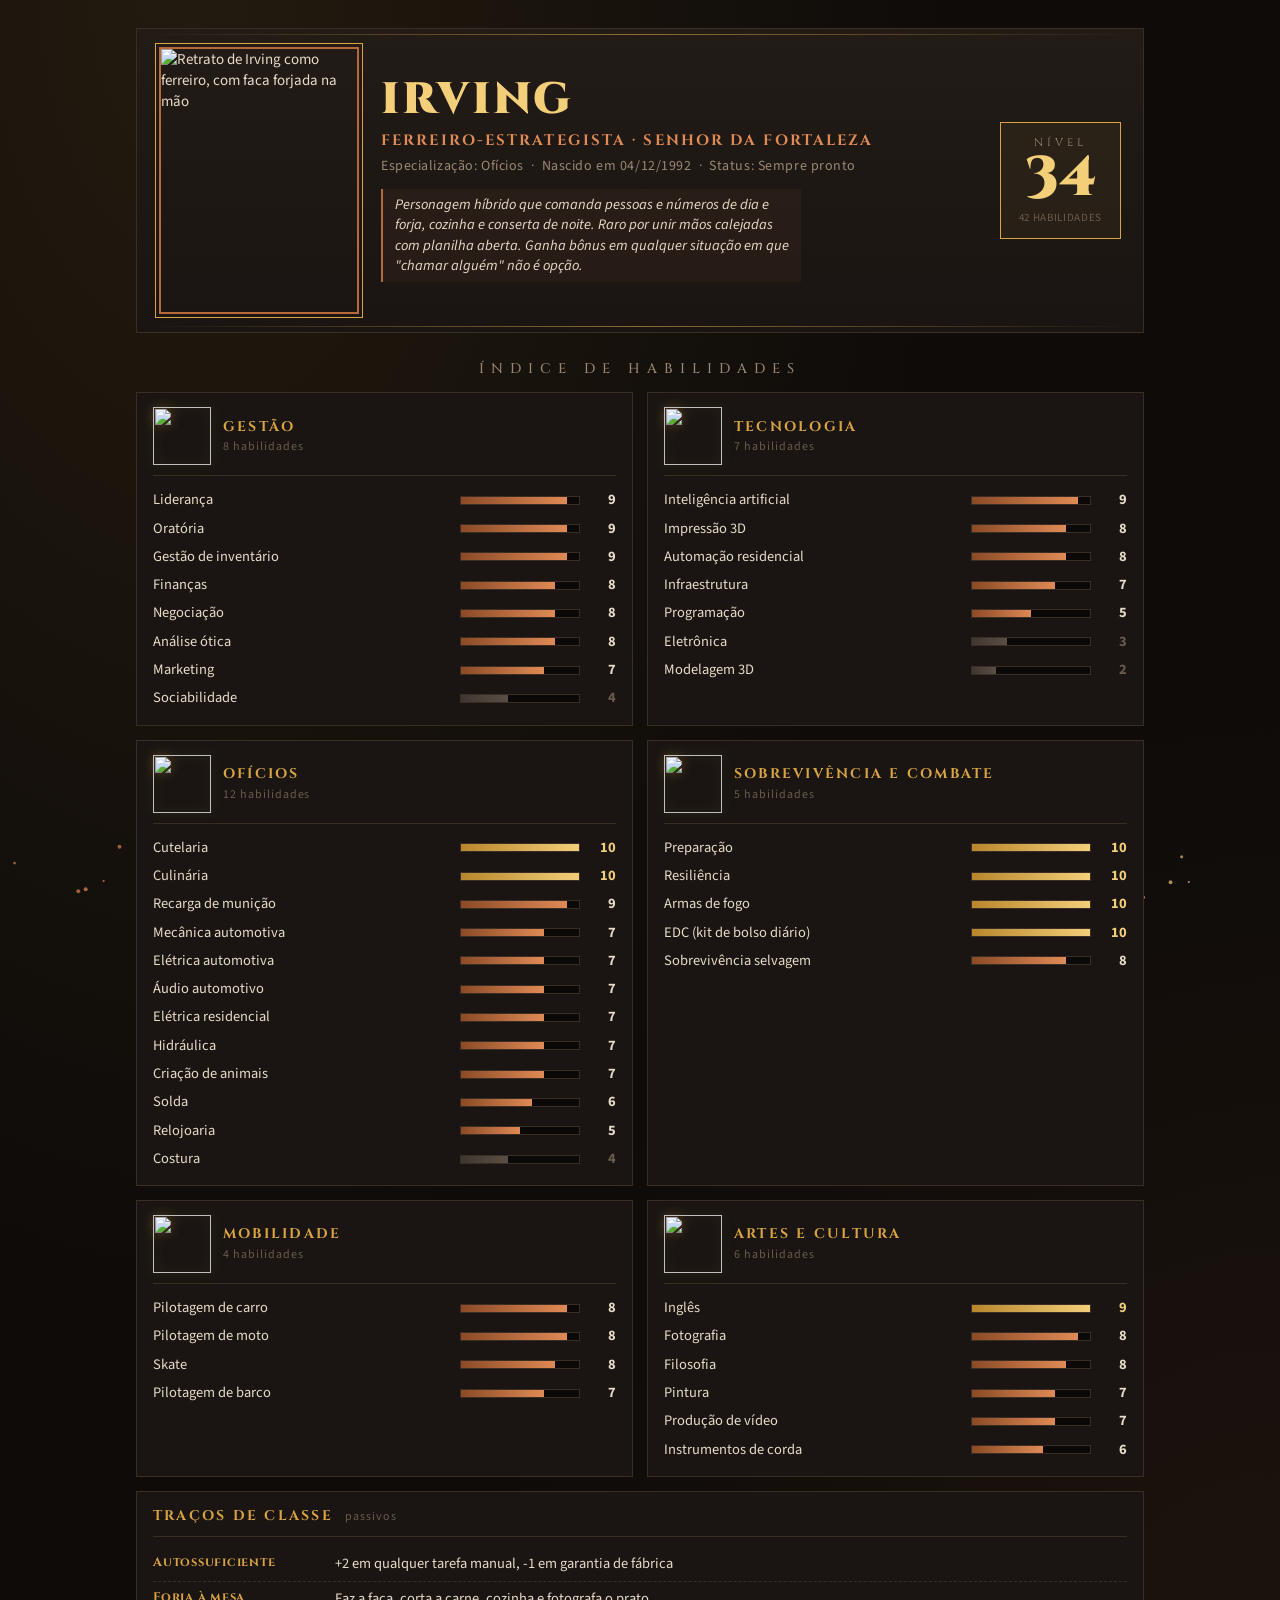
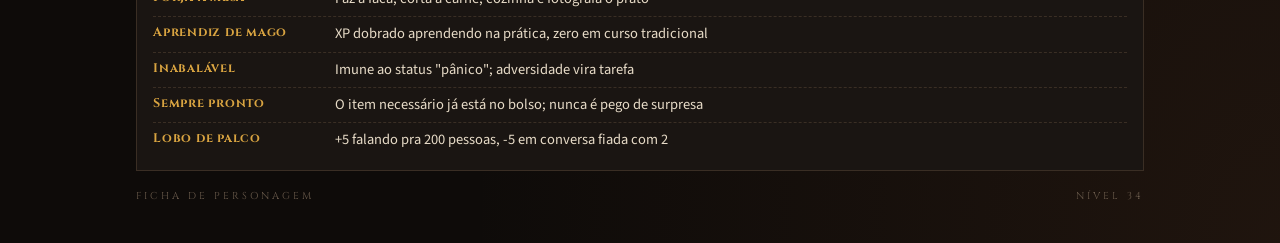
==== index.html @ e7adb14b "Ficha de personagem: HTML, CSS e JavaScript Co-Authored-By: Claude Fable 5.1 <noreply@anthropic.com>" ====
<!DOCTYPE html>
<html lang="pt-BR">
<head>
  <meta charset="utf-8">
  <meta name="viewport" content="width=device-width, initial-scale=1, viewport-fit=cover">
  <title>Ficha do Ferreiro-Estrategista</title>
  <meta name="description" content="Ficha de personagem estilo RPG com as habilidades do Irving.">
  <link rel="icon" href="assets/img/icones/oficios.png">
  <link rel="preconnect" href="https://fonts.googleapis.com">
  <link rel="stylesheet" href="https://fonts.googleapis.com/css2?family=Cinzel:wght@500;700;900&family=Source+Sans+3:wght@400;600;700&display=swap">
  <link rel="stylesheet" href="css/style.css">
</head>
<body>

  <!-- Faíscas de fundo (desenhadas pelo JavaScript num canvas) -->
  <canvas id="faiscas" aria-hidden="true"></canvas>

  <div class="wrap">

    <header class="hud">
      <div class="portrait-frame">
        <img class="portrait" src="assets/img/retrato.jpg" alt="Retrato de Irving como ferreiro, com faca forjada na mão">
      </div>
      <div class="hud-text">
        <h1 class="name" id="nome"></h1>
        <div class="class" id="classe"></div>
        <div class="sub" id="subtitulo"></div>
        <p class="lore" id="lore"></p>
      </div>
      <div class="lvl">
        <div class="t">NÍVEL</div>
        <div class="n" id="nivel" data-alvo="0">0</div>
        <div class="b" id="total-skills"></div>
      </div>
    </header>

    <h2 class="h1">ÍNDICE DE HABILIDADES</h2>

    <!-- Os painéis de habilidades são montados pelo JavaScript a partir de js/dados.js -->
    <main class="grid" id="grid"></main>

    <section class="panel traits" id="tracos">
      <h3 class="panel-title">
        <span class="ttl">Traços de classe</span>
        <span class="cnt">passivos</span>
      </h3>
      <div id="lista-tracos"></div>
    </section>

    <footer class="foot">
      <span>FICHA DE PERSONAGEM</span>
      <span id="rodape-nivel"></span>
    </footer>

  </div>

  <!-- Ordem importa: primeiro os dados, depois o script que usa os dados -->
  <script src="js/dados.js"></script>
  <script src="js/ficha.js"></script>
</body>
</html>
---- css/style.css ----
/* =====================================================================
   STYLE.CSS - visual da ficha (tema "forja": grafite, cobre e dourado)
   As cores ficam em variáveis no :root; pra mudar o tema, mude ali.
   ===================================================================== */

:root {
  color-scheme: dark;
  --bg: #0e0b09;
  --panel: #1a1512;
  --panel2: #221b16;
  --line: #3a2e24;
  --ink: #e8dcc8;
  --muted: #9a8873;
  --dim: #6a5b4c;
  --gold: #d9a441;
  --gold2: #f3cf7a;
  --copper: #b8683a;
  --copper2: #e08a55;
  --low: #5a4f45;
  --display: "Cinzel", "Trajan Pro", Georgia, serif;
  --body: "Source Sans 3", "Segoe UI", Roboto, Helvetica, Arial, sans-serif;
}

* { box-sizing: border-box; }

html, body { margin: 0; }

body {
  background: var(--bg);
  color: var(--ink);
  font-family: var(--body);
  font-size: 15px;
  line-height: 1.4;
  background-image:
    radial-gradient(ellipse at 15% 0%, rgba(217, 164, 65, .10), transparent 50%),
    radial-gradient(ellipse at 100% 100%, rgba(184, 104, 58, .10), transparent 45%);
  min-height: 100vh;
}

/* faíscas de fundo */
#faiscas {
  position: fixed;
  inset: 0;
  width: 100%;
  height: 100%;
  pointer-events: none;
  z-index: 0;
}

.wrap {
  position: relative;
  z-index: 1;
  max-width: 1040px;
  margin: 0 auto;
  padding-block: 28px 40px;
  padding-inline: 16px;
}

/* ---------- cabeçalho ---------- */
.hud {
  display: grid;
  grid-template-columns: 200px 1fr auto;
  gap: 22px;
  align-items: center;
  border: 1px solid var(--line);
  background: linear-gradient(180deg, var(--panel2), var(--panel));
  padding: 18px 22px;
  position: relative;
  animation: surgir .8s ease-out both;
}
.hud::before, .hud::after {
  content: "";
  position: absolute;
  left: 10px; right: 10px;
  height: 1px;
  background: linear-gradient(90deg, transparent, var(--gold), transparent);
  opacity: .6;
}
.hud::before { top: 5px; }
.hud::after { bottom: 5px; }

.portrait-frame {
  position: relative;
  width: 200px;
  max-width: 100%;
}
.portrait {
  width: 100%;
  aspect-ratio: 3 / 4;
  object-fit: cover;
  display: block;
  border: 2px solid var(--copper);
  outline: 1px solid var(--gold);
  outline-offset: 3px;
  animation: brilho 4s ease-in-out infinite;
}
@keyframes brilho {
  0%, 100% { box-shadow: 0 0 12px rgba(217, 164, 65, .15); }
  50%      { box-shadow: 0 0 26px rgba(224, 138, 85, .45); }
}

.name {
  font-family: var(--display);
  font-weight: 900;
  font-size: clamp(30px, 5vw, 44px);
  letter-spacing: .06em;
  color: var(--gold2);
  line-height: 1;
  margin: 0;
  text-wrap: balance;
}
.class {
  font-family: var(--display);
  font-weight: 700;
  font-size: 15px;
  letter-spacing: .14em;
  color: var(--copper2);
  margin-top: 8px;
  text-transform: uppercase;
}
.sub {
  font-size: 14px;
  color: var(--muted);
  margin-top: 6px;
  letter-spacing: .04em;
}
.lore {
  margin: 12px 0 0;
  font-size: 14.5px;
  font-style: italic;
  border-left: 2px solid var(--copper);
  padding: 6px 12px;
  background: rgba(184, 104, 58, .07);
  max-width: 60ch;
}

.lvl {
  text-align: center;
  border: 1px solid var(--gold);
  padding: 12px 18px;
  background: rgba(217, 164, 65, .06);
  min-width: 110px;
}
.lvl .t {
  font-family: var(--display);
  font-size: 11px;
  letter-spacing: .35em;
  color: var(--muted);
}
.lvl .n {
  font-family: var(--display);
  font-weight: 900;
  font-size: 56px;
  line-height: 1;
  color: var(--gold2);
  font-variant-numeric: tabular-nums;
}
.lvl .b {
  font-size: 11px;
  color: var(--dim);
  margin-top: 4px;
  letter-spacing: .06em;
}

/* ---------- título de seção ---------- */
.h1 {
  font-family: var(--display);
  font-weight: 500;
  text-align: center;
  font-size: 14px;
  letter-spacing: .5em;
  color: var(--muted);
  margin: 26px 0 14px;
}

/* ---------- grade de painéis ---------- */
.grid {
  display: grid;
  grid-template-columns: repeat(2, 1fr);
  gap: 14px;
}

.panel {
  border: 1px solid var(--line);
  background: var(--panel);
  padding: 14px 16px 12px;
  opacity: 0;
  transform: translateY(14px);
  transition: opacity .6s ease var(--atraso, 0ms), transform .6s ease var(--atraso, 0ms);
}
.panel.visivel {
  opacity: 1;
  transform: none;
}

.panel-title {
  display: flex;
  align-items: center;
  gap: 12px;
  margin: 0 0 10px;
  padding-bottom: 10px;
  border-bottom: 1px solid var(--line);
  font-weight: normal;
}
.panel-title img {
  width: 58px;
  height: 58px;
  flex: none;
  filter: drop-shadow(0 0 6px rgba(217, 164, 65, .35));
  transition: transform .3s ease;
}
.panel:hover .panel-title img { transform: scale(1.08) rotate(-4deg); }
.panel-title .ttl {
  display: block;
  font-family: var(--display);
  font-weight: 700;
  font-size: 14px;
  letter-spacing: .16em;
  color: var(--gold);
  text-transform: uppercase;
}
.panel-title .cnt {
  display: block;
  font-size: 12px;
  letter-spacing: .08em;
  color: var(--dim);
  margin-top: 3px;
}

/* ---------- linha de habilidade ---------- */
.skill {
  display: grid;
  grid-template-columns: 1fr 120px 26px;
  align-items: center;
  gap: 10px;
  padding: 4px 0;
  font-size: 14.5px;
  border-radius: 2px;
  transition: background .2s;
}
.skill:hover { background: rgba(217, 164, 65, .06); }

.bar {
  height: 9px;
  background: #0b0907;
  border: 1px solid var(--line);
  position: relative;
  overflow: hidden;
}
.bar i {
  position: absolute;
  left: 0; top: 0; bottom: 0;
  width: 0;
  background: linear-gradient(90deg, #8a4a26, var(--copper2));
  transition: width 1s cubic-bezier(.2, .8, .2, 1) var(--atraso, 0ms);
}
.panel.visivel .bar i { width: var(--largura); }
.bar.max i {
  background: linear-gradient(90deg, #b8862c, var(--gold2));
  box-shadow: 0 0 8px rgba(243, 207, 122, .55);
}
.bar.low i { background: linear-gradient(90deg, #3f3630, var(--low)); }

/* reflexo passando na barra dourada */
.bar.max::after {
  content: "";
  position: absolute;
  top: 0; bottom: 0;
  width: 30%;
  left: -40%;
  background: linear-gradient(90deg, transparent, rgba(255, 255, 255, .35), transparent);
  animation: reflexo 3.5s ease-in-out infinite;
}
@keyframes reflexo {
  0%, 60% { left: -40%; }
  100%    { left: 110%; }
}

.val {
  text-align: right;
  font-weight: 700;
  color: var(--ink);
  font-variant-numeric: tabular-nums;
}
.val.max { color: var(--gold2); }
.val.low { color: var(--dim); }

/* ---------- traços ---------- */
.traits { margin-top: 14px; }
.trait {
  display: grid;
  grid-template-columns: 170px 1fr;
  gap: 12px;
  padding: 7px 0;
  border-bottom: 1px dashed var(--line);
  font-size: 14.5px;
}
.trait:last-child { border-bottom: 0; }
.trait b {
  font-family: var(--display);
  font-weight: 700;
  font-size: 12.5px;
  letter-spacing: .06em;
  color: var(--gold);
}

.foot {
  display: flex;
  justify-content: space-between;
  margin-top: 18px;
  font-family: var(--display);
  font-size: 10px;
  letter-spacing: .3em;
  color: var(--dim);
}

@keyframes surgir {
  from { opacity: 0; transform: translateY(-10px); }
  to   { opacity: 1; transform: none; }
}

/* ---------- celular ---------- */
@media (max-width: 640px) {
  .hud { grid-template-columns: 1fr; text-align: center; justify-items: center; }
  .lore { text-align: left; }
  .grid { grid-template-columns: 1fr; }
  .trait { grid-template-columns: 1fr; gap: 2px; }
}

/* quem pediu menos movimento no sistema, recebe a ficha parada */
@media (prefers-reduced-motion: reduce) {
  *, *::before, *::after { animation: none !important; transition: none !important; }
  .panel { opacity: 1; transform: none; }
  .bar i { width: var(--largura); }
}
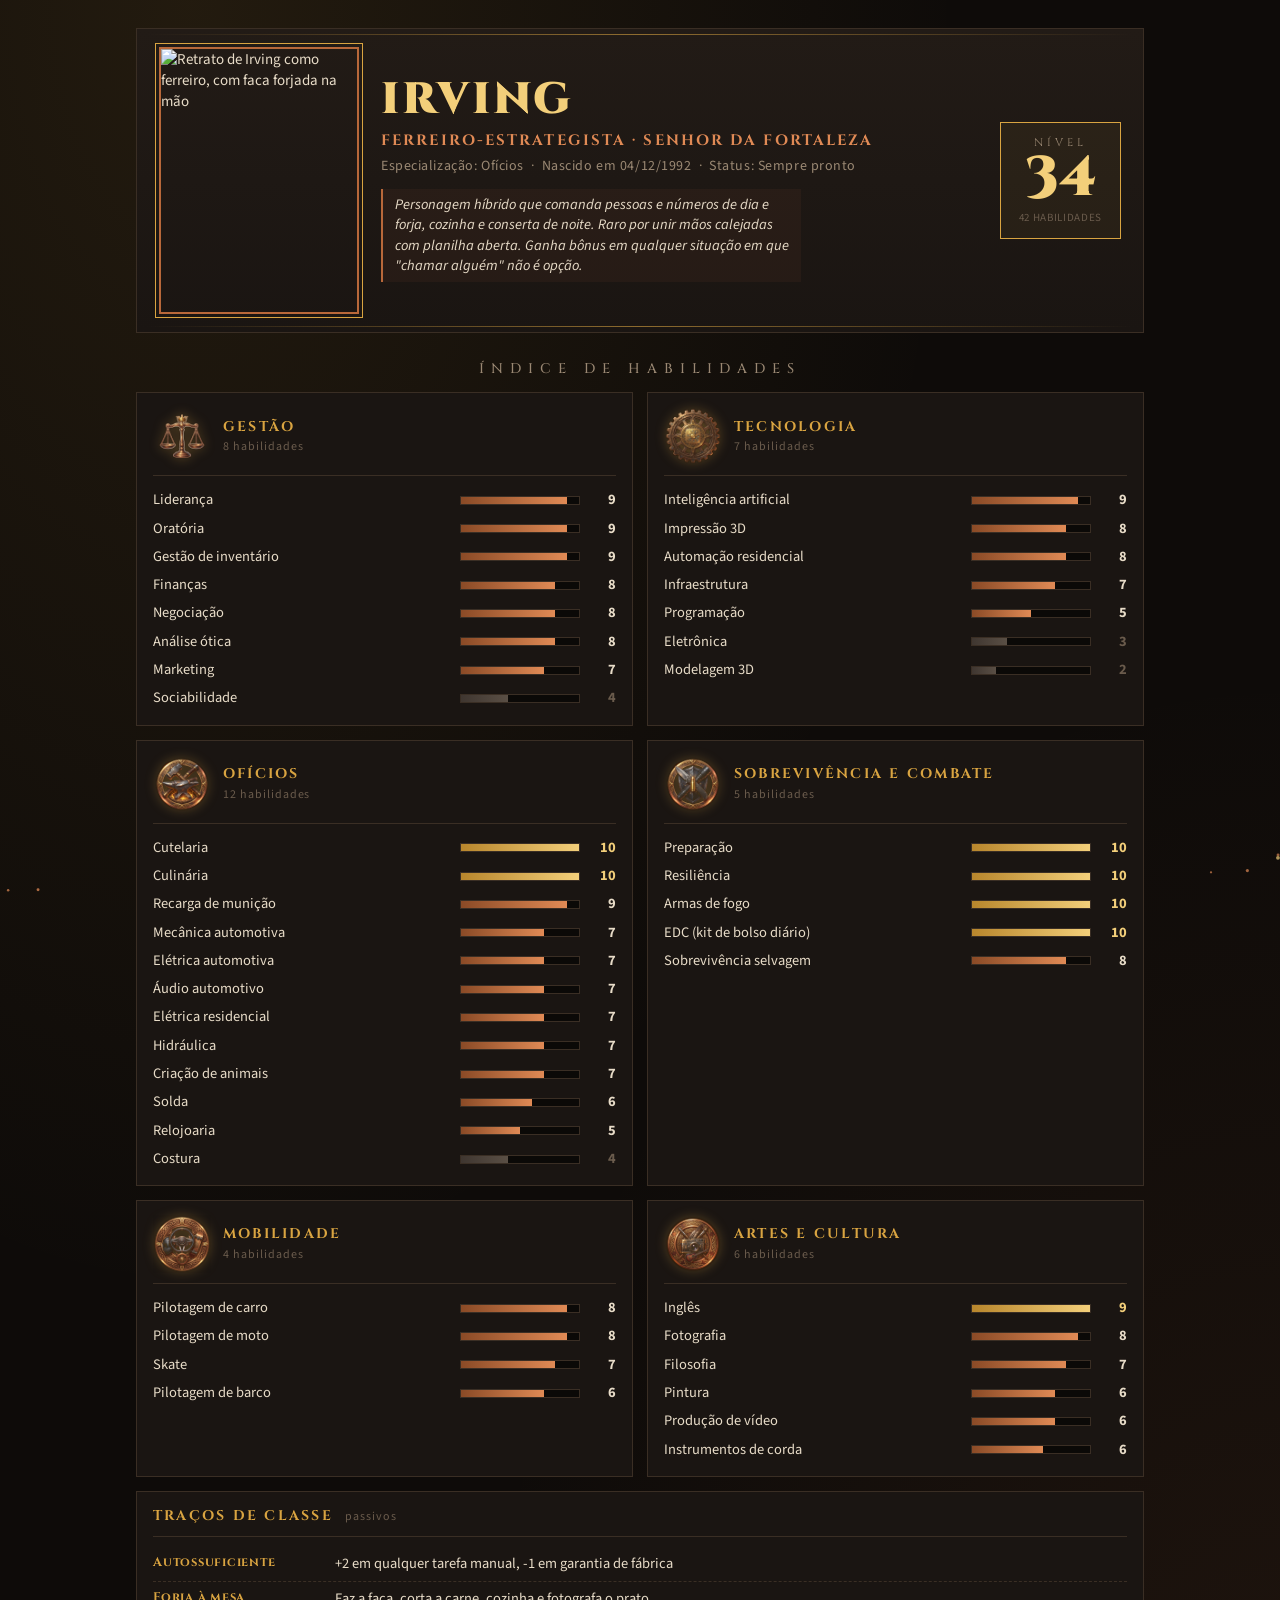
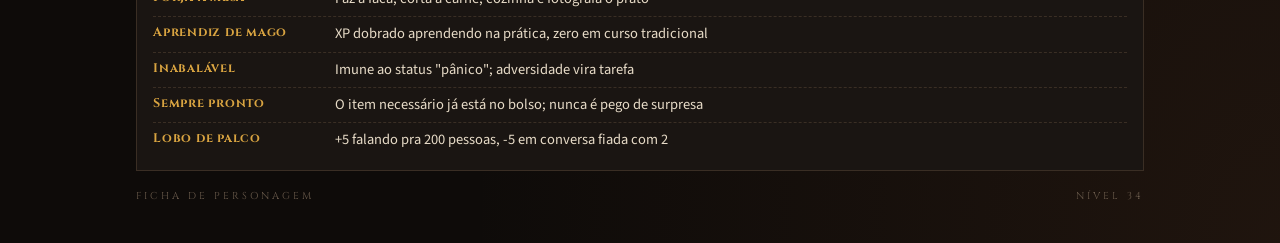
==== commit a6945a98: "Emblemas em assets/img (sem subpasta icones) Co-Authored-By: Claude Fable 5.1 <noreply@anthropic.com" ====
--- a/index.html
+++ b/index.html
@@ -5,7 +5,7 @@
   <meta name="viewport" content="width=device-width, initial-scale=1, viewport-fit=cover">
   <title>Ficha do Ferreiro-Estrategista</title>
   <meta name="description" content="Ficha de personagem estilo RPG com as habilidades do Irving.">
-  <link rel="icon" href="assets/img/icones/oficios.png">
+  <link rel="icon" href="assets/img/oficios.png">
   <link rel="preconnect" href="https://fonts.googleapis.com">
   <link rel="stylesheet" href="https://fonts.googleapis.com/css2?family=Cinzel:wght@500;700;900&family=Source+Sans+3:wght@400;600;700&display=swap">
   <link rel="stylesheet" href="css/style.css">
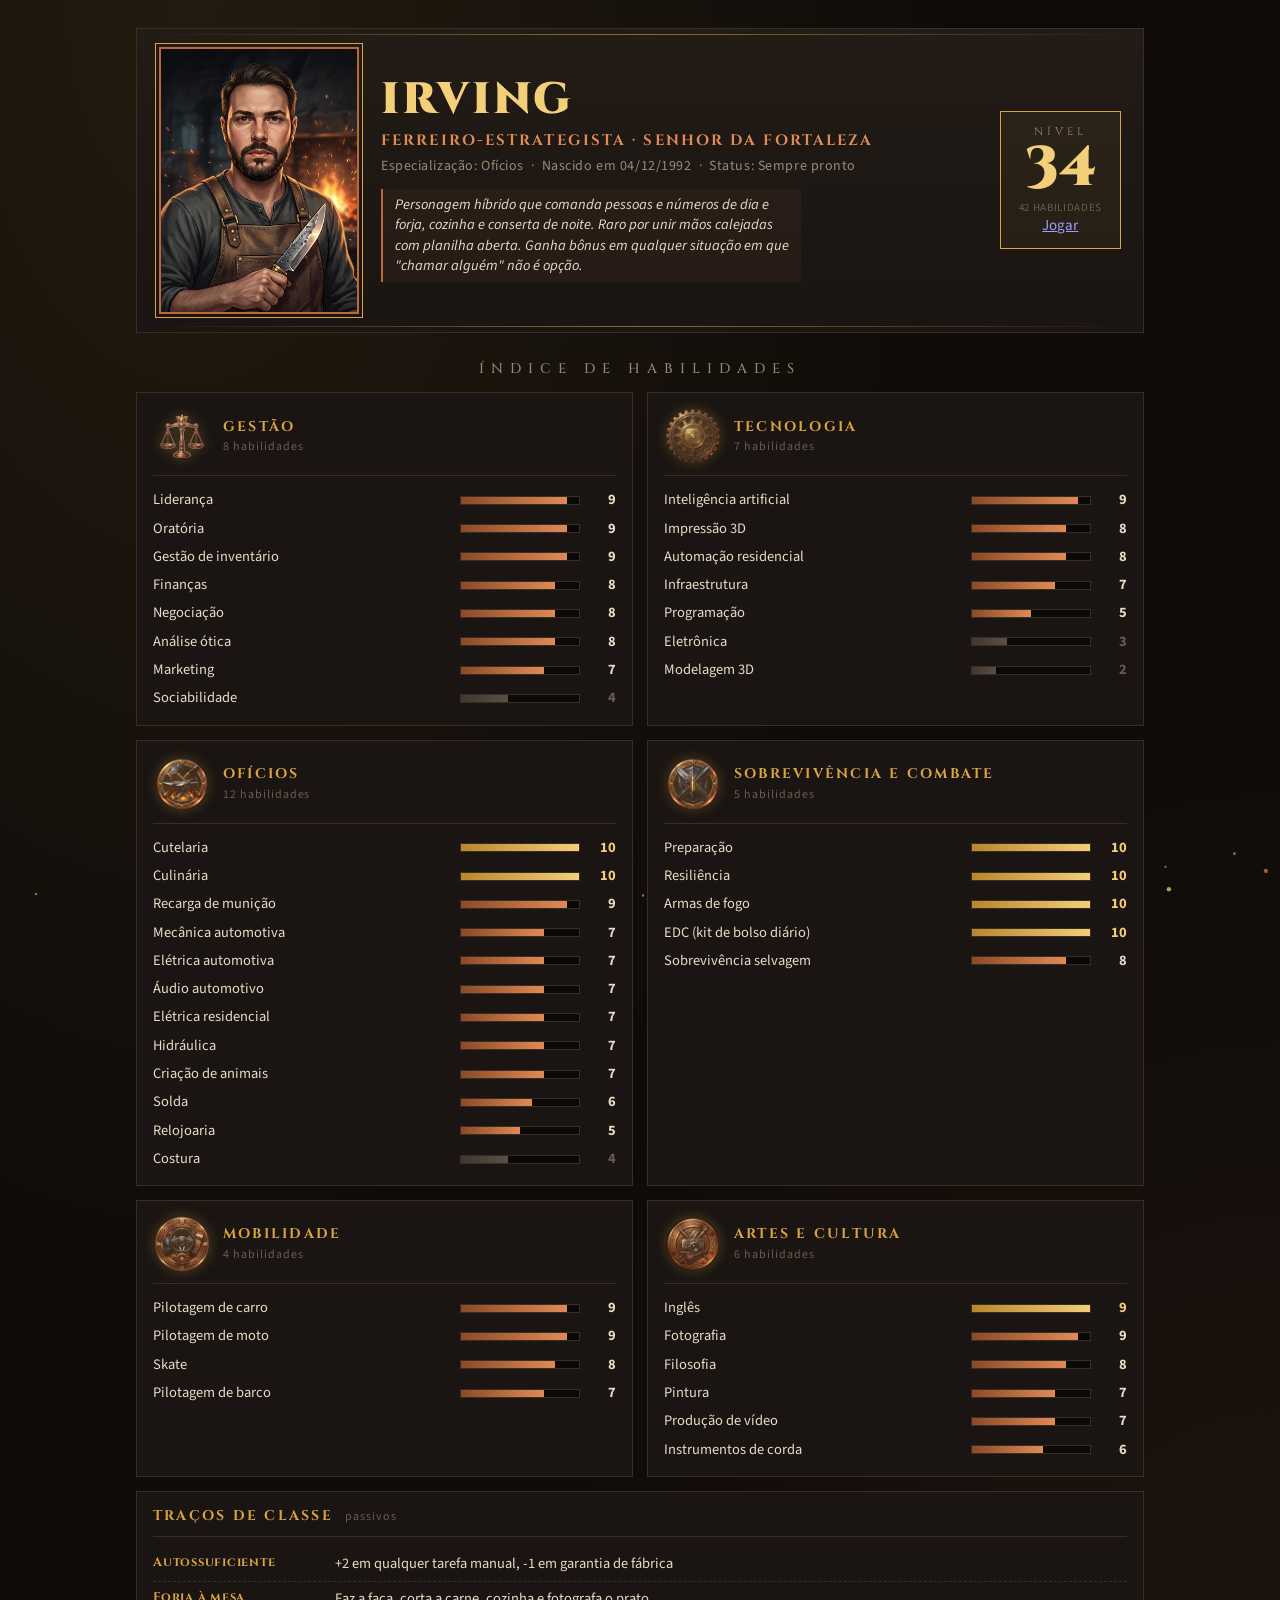
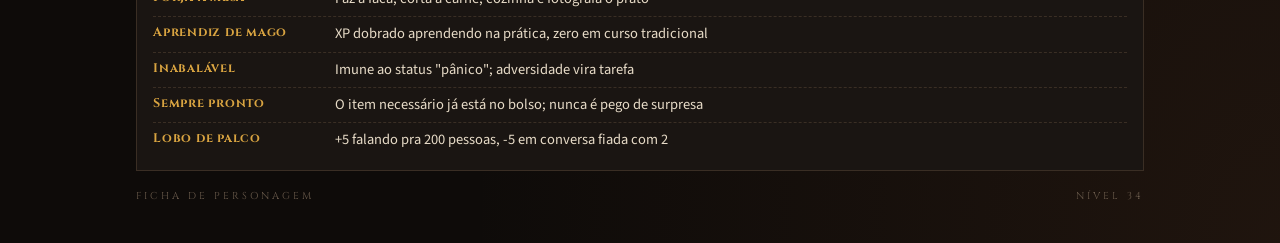
==== commit fd410eaa: "Situações do jogo, botão Jogar na ficha e README Co-Authored-By: Claude Fable 5.1 <noreply@anthropic" ====
--- a/index.html
+++ b/index.html
@@ -31,6 +31,7 @@
         <div class="t">NÍVEL</div>
         <div class="n" id="nivel" data-alvo="0">0</div>
         <div class="b" id="total-skills"></div>
+        <a class="btn-jogar" href="jogo.html">Jogar</a>
       </div>
     </header>
 
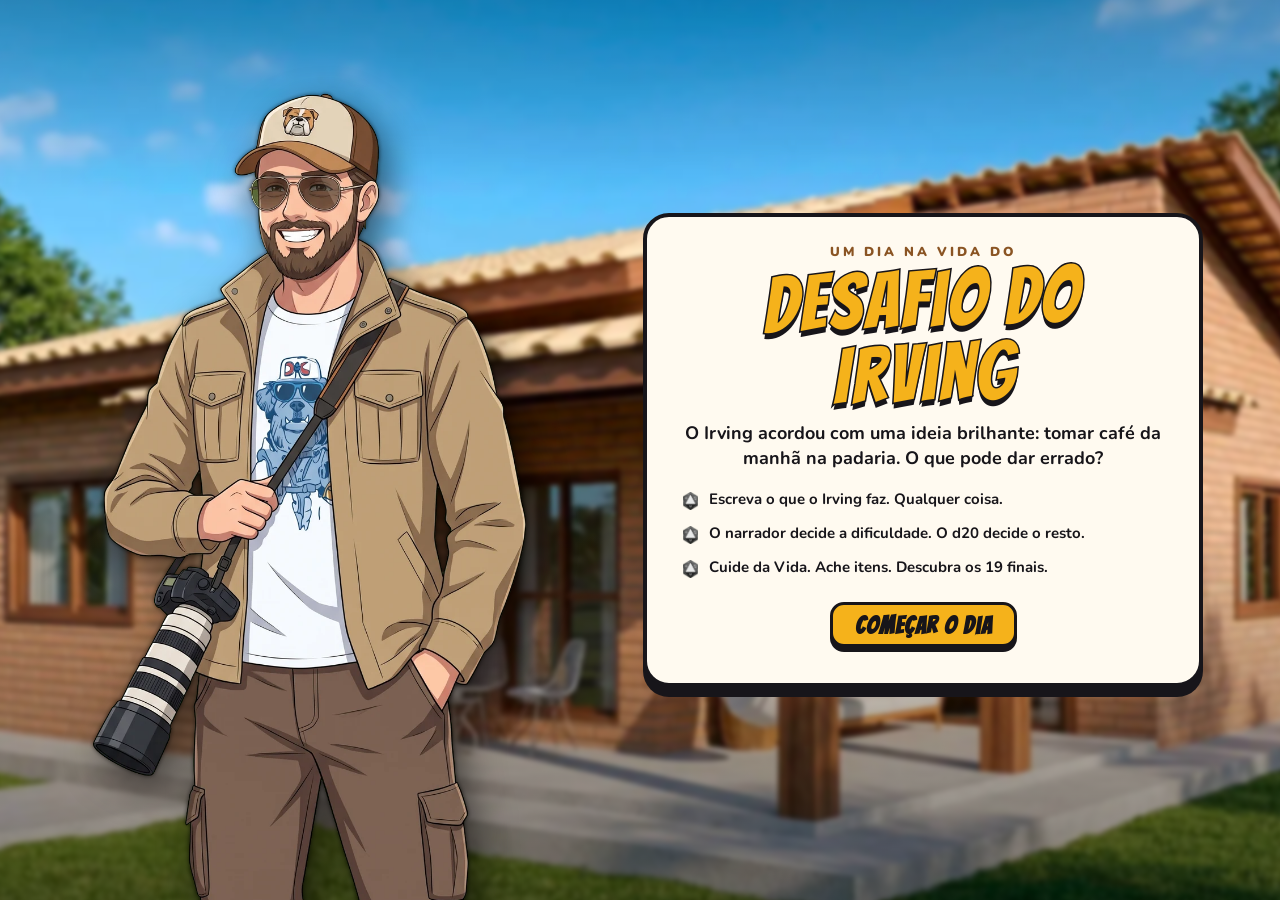
==== commit 4f00f676: "Jogo vira a página principal; mais dano nas falhas; item até a cena 4; ficar no mesmo lugar Co-Autho" ====
--- a/index.html
+++ b/index.html
@@ -2,61 +2,113 @@
 <html lang="pt-BR">
 <head>
   <meta charset="utf-8">
-  <meta name="viewport" content="width=device-width, initial-scale=1, viewport-fit=cover">
-  <title>Ficha do Ferreiro-Estrategista</title>
-  <meta name="description" content="Ficha de personagem estilo RPG com as habilidades do Irving.">
-  <link rel="icon" href="assets/img/oficios.png">
+  <meta name="viewport" content="width=device-width, initial-scale=1, viewport-fit=cover, interactive-widget=resizes-content">
+  <title>Desafio do Irving</title>
+  <meta name="description" content="Um dia na vida do Irving. Objetivo: tomar café da manhã na padaria. O que pode dar errado?">
+  <meta name="theme-color" content="#1b1b1f">
+  <link rel="icon" href="assets/desafio/itens/item-09-misto-quente.webp">
   <link rel="preconnect" href="https://fonts.googleapis.com">
-  <link rel="stylesheet" href="https://fonts.googleapis.com/css2?family=Cinzel:wght@500;700;900&family=Source+Sans+3:wght@400;600;700&display=swap">
-  <link rel="stylesheet" href="css/style.css">
+  <link rel="preconnect" href="https://fonts.gstatic.com" crossorigin>
+  <link rel="stylesheet" href="https://fonts.googleapis.com/css2?family=Bangers&family=Nunito:wght@500;700;800;900&display=swap">
+  <link rel="stylesheet" href="css/desafio.css">
 </head>
 <body>
 
-  <!-- Faíscas de fundo (desenhadas pelo JavaScript num canvas) -->
-  <canvas id="faiscas" aria-hidden="true"></canvas>
+  <!-- Cenário (duas camadas pra fazer a troca suave) -->
+  <div class="fundo" id="fundo-a"></div>
+  <div class="fundo" id="fundo-b"></div>
+  <div class="fundo-veu"></div>
 
-  <div class="wrap">
+  <!-- Irving -->
+  <img class="irving" id="irving" src="assets/desafio/irving/irving-feliz.webp" alt="Irving">
 
-    <header class="hud">
-      <div class="portrait-frame">
-        <img class="portrait" src="assets/img/retrato.jpg" alt="Retrato de Irving como ferreiro, com faca forjada na mão">
-      </div>
-      <div class="hud-text">
-        <h1 class="name" id="nome"></h1>
-        <div class="class" id="classe"></div>
-        <div class="sub" id="subtitulo"></div>
-        <p class="lore" id="lore"></p>
-      </div>
-      <div class="lvl">
-        <div class="t">NÍVEL</div>
-        <div class="n" id="nivel" data-alvo="0">0</div>
-        <div class="b" id="total-skills"></div>
-        <a class="btn-jogar" href="jogo.html">Jogar</a>
-      </div>
-    </header>
+  <!-- Barra de cima: vida, cena e mochila -->
+  <header class="hud" id="hud" hidden>
+    <div class="vida" id="vida">
+      <img src="assets/desafio/ui/coracao.webp" alt="">
+      <div class="vida-barra"><i id="vida-barra"></i></div>
+      <b id="vida-num">100</b>
+    </div>
+    <div class="hud-cena" id="hud-cena">Cena 1</div>
+    <div class="mochila" id="mochila" aria-label="Mochila (até 3 itens)"></div>
+  </header>
 
-    <h2 class="h1">ÍNDICE DE HABILIDADES</h2>
+  <!-- Placa com o nome do lugar -->
+  <div class="placa" id="placa" hidden></div>
 
-    <!-- Os painéis de habilidades são montados pelo JavaScript a partir de js/dados.js -->
-    <main class="grid" id="grid"></main>
+  <!-- TELA DE INÍCIO -->
+  <section class="inicio" id="tela-inicio">
+    <div class="inicio-caixa">
+      <div class="inicio-pre">um dia na vida do</div>
+      <h1 class="logo">Desafio do Irving</h1>
+      <p class="inicio-texto">O Irving acordou com uma ideia brilhante: <b>tomar café da manhã na padaria</b>. O que pode dar errado?</p>
+      <ul class="inicio-regras">
+        <li><b>Escreva</b> o que o Irving faz. Qualquer coisa.</li>
+        <li>O narrador decide a <b>dificuldade</b>. O <b>d20</b> decide o resto.</li>
+        <li>Cuide da <b>Vida</b>. Ache itens. Descubra os <b>19 finais</b>.</li>
+      </ul>
+      <button class="botao" id="btn-comecar">Começar o dia</button>
+      <div class="inicio-finais" id="inicio-finais"></div>
+    </div>
+  </section>
 
-    <section class="panel traits" id="tracos">
-      <h3 class="panel-title">
-        <span class="ttl">Traços de classe</span>
-        <span class="cnt">passivos</span>
-      </h3>
-      <div id="lista-tracos"></div>
-    </section>
-
-    <footer class="foot">
-      <span>FICHA DE PERSONAGEM</span>
-      <span id="rodape-nivel"></span>
-    </footer>
-
+  <!-- Dado -->
+  <div class="dado-palco" id="dado-palco" hidden>
+    <div class="dado-dif" id="dado-dif"></div>
+    <div class="dado" id="dado">
+      <img src="assets/desafio/ui/d20.webp" alt="">
+      <span id="dado-num">?</span>
+    </div>
+    <div class="dado-selo" id="dado-selo"></div>
   </div>
 
-  <!-- Ordem importa: primeiro os dados, depois o script que usa os dados -->
-  <script src="js/dados.js"></script>
-  <script src="js/ficha.js"></script>
+  <!-- Aviso de item encontrado -->
+  <div class="achado" id="achado" hidden>
+    <img id="achado-img" alt="">
+    <div><small>O Irving encontrou</small><b id="achado-nome"></b></div>
+  </div>
+
+  <!-- CAIXA DE TEXTO (visual novel) -->
+  <section class="caixa" id="caixa" hidden>
+    <div class="caixa-nome" id="caixa-nome">Narrador</div>
+    <div class="caixa-texto" id="caixa-texto"></div>
+    <div class="caixa-delta" id="caixa-delta"></div>
+
+    <form class="acao" id="form-acao" autocomplete="off">
+      <textarea id="campo-acao" rows="1" maxlength="220" placeholder="O que o Irving faz?" enterkeyhint="send"></textarea>
+      <button class="botao botao-agir" id="btn-agir" type="submit">Agir</button>
+    </form>
+
+    <div class="pensando" id="pensando" hidden><span></span><span></span><span></span> <em id="pensando-txt">o narrador está pensando</em></div>
+
+    <div class="caixa-botoes" id="caixa-botoes" hidden>
+      <button class="botao" id="btn-continuar" type="button">Continuar</button>
+    </div>
+
+    <div class="erro" id="erro" hidden>
+      <span id="erro-txt"></span>
+      <button class="botao botao-pequeno" id="btn-tentar" type="button">Tentar de novo</button>
+    </div>
+  </section>
+
+  <!-- TELA FINAL -->
+  <section class="final" id="tela-final" hidden>
+    <div class="final-cartao">
+      <div class="final-pre">FIM DO DIA</div>
+      <div class="final-tipo" id="final-tipo"></div>
+      <h2 class="final-nome" id="final-nome"></h2>
+      <p class="final-texto" id="final-texto"></p>
+      <div class="final-resumo" id="final-resumo"></div>
+      <div class="galeria-titulo" id="galeria-titulo"></div>
+      <div class="galeria" id="galeria"></div>
+      <div class="final-botoes">
+        <button class="botao" id="btn-denovo" type="button">Viver outro dia</button>
+      </div>
+    </div>
+  </section>
+
+  <script src="js/desafio-dados.js"></script>
+  <script src="js/desafio-ia.js"></script>
+  <script src="js/desafio.js"></script>
 </body>
 </html>
--- a/css/desafio.css
+++ b/css/desafio.css
@@ -0,0 +1,358 @@
+/* =====================================================================
+   DESAFIO DO IRVING - VISUAL
+   Estilo cartoon: contorno preto grosso, cores de misto quente.
+   ===================================================================== */
+
+:root {
+  --tinta: #17151a;
+  --creme: #fff6e3;
+  --papel: #fffaf0;
+  --mostarda: #f5b21b;
+  --mostarda-escura: #c98a00;
+  --crosta: #8a5423;
+  --vermelho: #d8323c;
+  --verde: #2f9e55;
+  --cinza: #6b6570;
+  --sombra: 0 6px 0 var(--tinta);
+  --borda: 3px solid var(--tinta);
+  --raio: 18px;
+  --titulo: "Bangers", "Impact", system-ui, sans-serif;
+  --texto: "Nunito", system-ui, -apple-system, "Segoe UI", sans-serif;
+}
+
+* { box-sizing: border-box; }
+html, body { margin: 0; height: 100%; }
+body {
+  background: var(--tinta);
+  color: var(--tinta);
+  font-family: var(--texto);
+  font-weight: 700;
+  overflow: hidden;
+  height: 100dvh;
+  -webkit-tap-highlight-color: transparent;
+}
+[hidden] { display: none !important; }
+button { font: inherit; cursor: pointer; }
+
+/* ---------- cenário ---------- */
+.fundo {
+  position: fixed; inset: -2%;
+  background: center / cover no-repeat;
+  filter: blur(2.5px) saturate(1.1);
+  transform: scale(1.03);
+  opacity: 0;
+  transition: opacity .7s ease;
+}
+.fundo.ativo { opacity: 1; }
+.fundo-veu {
+  position: fixed; inset: 0;
+  background: linear-gradient(180deg, rgba(0,0,0,.25) 0%, rgba(0,0,0,0) 22%, rgba(0,0,0,0) 55%, rgba(0,0,0,.45) 100%);
+  pointer-events: none;
+}
+body.morte .fundo { filter: blur(3px) grayscale(1) brightness(.55); }
+
+/* ---------- Irving ---------- */
+.irving {
+  position: fixed;
+  left: 2vw; bottom: -2vh;
+  height: 94dvh; max-width: 48vw;
+  object-fit: contain; object-position: bottom left;
+  filter: drop-shadow(0 0 2px rgba(0,0,0,.6)) drop-shadow(10px 14px 18px rgba(0,0,0,.55));
+  transition: transform .35s ease, opacity .35s ease;
+  pointer-events: none;
+  z-index: 2;
+}
+.irving.pulo { animation: pulo .45s ease; }
+@keyframes pulo { 0%{transform:translateY(0)} 35%{transform:translateY(-3%)} 100%{transform:translateY(0)} }
+.irving.tremor { animation: tremor .45s ease; }
+@keyframes tremor { 0%,100%{transform:translateX(0)} 20%{transform:translateX(-2%)} 40%{transform:translateX(2%)} 60%{transform:translateX(-1.5%)} 80%{transform:translateX(1%)} }
+
+/* ---------- HUD ---------- */
+.hud {
+  position: fixed; top: 0; left: 0; right: 0; z-index: 5;
+  display: flex; align-items: center; justify-content: space-between; gap: 12px;
+  padding: max(10px, env(safe-area-inset-top)) 16px 10px;
+}
+.vida {
+  display: flex; align-items: center; gap: 8px;
+  background: var(--papel); border: var(--borda); border-radius: 999px;
+  padding: 4px 12px 4px 6px; box-shadow: 0 4px 0 var(--tinta);
+}
+.vida img { width: 34px; height: auto; filter: drop-shadow(0 2px 0 var(--tinta)); }
+.vida.bateu img { animation: batida .5s ease; }
+@keyframes batida { 0%,100%{transform:scale(1)} 30%{transform:scale(1.35) rotate(-8deg)} 60%{transform:scale(.9)} }
+.vida-barra {
+  width: clamp(80px, 16vw, 200px); height: 14px;
+  border: 2px solid var(--tinta); border-radius: 999px; background: #eee3cf; overflow: hidden;
+}
+.vida-barra i { display: block; height: 100%; width: 100%; background: var(--vermelho); transition: width .6s ease; }
+.vida.baixa .vida-barra i { animation: piscar 1s infinite; }
+@keyframes piscar { 50% { opacity: .45; } }
+.vida b { font-weight: 900; min-width: 2.2ch; text-align: right; font-size: 18px; }
+
+.hud-cena {
+  font-family: var(--titulo); font-size: 22px; letter-spacing: 1px; color: var(--tinta);
+  background: var(--papel); border: var(--borda); border-radius: 999px; padding: 3px 14px 0;
+  box-shadow: 0 4px 0 var(--tinta);
+}
+.mochila { display: flex; gap: 8px; }
+.slot {
+  width: 54px; height: 54px; border: var(--borda); border-radius: 14px;
+  background: rgba(255,250,240,.92); box-shadow: 0 4px 0 var(--tinta);
+  display: grid; place-items: center; position: relative;
+}
+.slot.vazio { background: rgba(255,250,240,.35); border-style: dashed; box-shadow: none; }
+.slot img { width: 44px; height: 44px; object-fit: contain; }
+.slot.novo { animation: novoItem .8s ease; }
+@keyframes novoItem { 0%{transform:scale(.2) rotate(-20deg)} 60%{transform:scale(1.25) rotate(6deg)} 100%{transform:scale(1)} }
+.slot[data-nome]:hover::after, .slot[data-nome]:focus::after {
+  content: attr(data-nome); position: absolute; top: 110%; right: 0; white-space: nowrap;
+  background: var(--tinta); color: var(--papel); font-size: 13px; padding: 3px 8px; border-radius: 8px;
+}
+
+/* ---------- placa do lugar ---------- */
+.placa {
+  position: fixed; z-index: 4; right: 4vw; top: 78px;
+  font-family: var(--titulo); font-size: clamp(20px, 2.6vw, 34px); letter-spacing: 1px;
+  background: var(--mostarda); border: var(--borda); border-radius: 12px; padding: 4px 16px 2px;
+  box-shadow: var(--sombra); transform: rotate(2deg);
+  animation: placaEntra .5s cubic-bezier(.2,1.6,.4,1);
+}
+@keyframes placaEntra { from { transform: translateY(-40px) rotate(-8deg); opacity: 0; } }
+
+/* ---------- botões ---------- */
+.botao {
+  font-family: var(--titulo); font-size: 24px; letter-spacing: 1px;
+  color: var(--tinta); background: var(--mostarda);
+  border: var(--borda); border-radius: 14px; padding: 8px 22px 6px;
+  box-shadow: 0 5px 0 var(--tinta); transition: transform .08s, box-shadow .08s, background .15s;
+}
+.botao:hover { background: #ffc53d; }
+.botao:active { transform: translateY(4px); box-shadow: 0 1px 0 var(--tinta); }
+.botao:disabled { background: #d9cfbd; cursor: default; transform: none; box-shadow: 0 5px 0 var(--tinta); }
+.botao:focus-visible, textarea:focus-visible, a:focus-visible { outline: 3px solid #4aa3ff; outline-offset: 3px; }
+.botao-pequeno { font-size: 18px; padding: 5px 14px 3px; }
+
+/* ---------- início ---------- */
+.inicio {
+  position: fixed; inset: 0; z-index: 6;
+  display: grid; place-items: center end;
+  padding: 24px 6vw;
+}
+.inicio-caixa {
+  width: min(560px, 100%);
+  background: var(--papel); border: 4px solid var(--tinta); border-radius: 26px;
+  box-shadow: 0 10px 0 var(--tinta); padding: 26px 28px 22px; text-align: center;
+  animation: entra .6s cubic-bezier(.2,1.4,.4,1);
+}
+@keyframes entra { from { transform: translateY(30px) scale(.96); opacity: 0; } }
+.inicio-pre { font-weight: 900; text-transform: uppercase; letter-spacing: 3px; font-size: 13px; color: var(--crosta); }
+.logo {
+  font-family: var(--titulo); font-weight: 400; margin: 2px 0 10px;
+  font-size: clamp(46px, 7vw, 78px); line-height: .95; letter-spacing: 2px;
+  color: var(--mostarda); -webkit-text-stroke: 3px var(--tinta); paint-order: stroke fill;
+  text-shadow: 0 6px 0 var(--tinta); transform: rotate(-2deg);
+}
+.inicio-texto { font-size: 18px; margin: 8px 0 12px; line-height: 1.4; }
+.inicio-regras { list-style: none; padding: 0; margin: 0 0 18px; text-align: left; font-size: 15px; line-height: 1.45; }
+.inicio-regras li { padding: 6px 10px 6px 34px; position: relative; }
+.inicio-regras li::before {
+  content: ""; position: absolute; left: 6px; top: 9px; width: 18px; height: 18px;
+  background: url(../assets/desafio/ui/d20.webp) center / contain no-repeat;
+}
+.inicio-finais { margin-top: 14px; font-size: 14px; color: var(--cinza); }
+.link-ficha { display: inline-block; margin-top: 10px; color: var(--crosta); font-size: 14px; }
+
+/* ---------- caixa de texto ---------- */
+.caixa {
+  position: fixed; z-index: 4;
+  left: 50%; transform: translateX(-50%);
+  bottom: max(14px, env(safe-area-inset-bottom));
+  width: min(1100px, calc(100% - 32px));
+  max-height: 46dvh; overflow-y: auto; overscroll-behavior: contain;
+  background: var(--papel); border: 4px solid var(--tinta); border-radius: var(--raio);
+  box-shadow: 0 8px 0 var(--tinta);
+  padding: 26px 24px 18px;
+}
+.caixa-nome {
+  position: sticky; top: -26px; margin: -26px 0 8px -8px; width: max-content;
+  font-family: var(--titulo); font-size: 20px; letter-spacing: 1px;
+  background: var(--mostarda); border: var(--borda); border-top: 0; border-radius: 0 0 12px 12px; padding: 3px 14px 1px;
+}
+.caixa-texto { font-size: clamp(17px, 1.6vw, 21px); line-height: 1.5; white-space: pre-line; }
+.caixa-texto .acao-jogador { display: block; color: var(--cinza); font-style: italic; margin-bottom: 8px; font-size: .9em; }
+.caixa-texto .comentario { display: block; color: var(--crosta); margin-top: 6px; }
+.caixa-delta { display: flex; flex-wrap: wrap; gap: 8px; margin-top: 10px; }
+.caixa-delta:empty { display: none; }
+.tag {
+  font-weight: 900; font-size: 14px; border: 2px solid var(--tinta); border-radius: 999px; padding: 2px 10px;
+  background: #eee3cf;
+}
+.tag.mais { background: #c9f0d4; }
+.tag.menos { background: #ffd0d0; }
+
+.acao { display: flex; gap: 10px; margin-top: 14px; align-items: flex-end; }
+.acao textarea {
+  flex: 1; resize: none; min-height: 50px; max-height: 120px;
+  font: 700 18px/1.35 var(--texto); color: var(--tinta);
+  background: #fff; border: var(--borda); border-radius: 14px; padding: 11px 14px;
+}
+.acao textarea::placeholder { color: #9a92a0; }
+.botao-agir { align-self: stretch; }
+
+.pensando { margin-top: 14px; color: var(--crosta); font-weight: 800; }
+.pensando span {
+  display: inline-block; width: 10px; height: 10px; margin-right: 3px; border-radius: 50%;
+  background: var(--mostarda); border: 2px solid var(--tinta); animation: pula 1s infinite;
+}
+.pensando span:nth-child(2) { animation-delay: .15s; }
+.pensando span:nth-child(3) { animation-delay: .3s; }
+@keyframes pula { 0%,100%{transform:translateY(0)} 40%{transform:translateY(-7px)} }
+.pensando em { font-style: normal; margin-left: 6px; }
+
+.caixa-botoes { display: flex; justify-content: flex-end; margin-top: 14px; }
+.erro { margin-top: 14px; display: flex; gap: 12px; align-items: center; flex-wrap: wrap; color: var(--vermelho); }
+
+/* ---------- dado ---------- */
+.dado-palco {
+  position: fixed; inset: 0; z-index: 7;
+  display: flex; flex-direction: column; align-items: center; justify-content: center; gap: 10px;
+  background: radial-gradient(circle at 50% 45%, rgba(0,0,0,.25), rgba(0,0,0,.7));
+  padding-bottom: 8vh;
+}
+.dado-dif {
+  font-family: var(--titulo); font-size: clamp(26px, 3.4vw, 40px); letter-spacing: 1px;
+  color: var(--papel); -webkit-text-stroke: 1.5px var(--tinta); text-shadow: 0 4px 0 var(--tinta);
+  text-align: center; padding: 0 16px;
+}
+.dado-dif small { display: block; font-family: var(--texto); font-weight: 800; font-size: 16px; -webkit-text-stroke: 0; text-shadow: 0 2px 4px #000; max-width: 560px; margin: 4px auto 0; }
+.dado { position: relative; width: min(260px, 52vw); aspect-ratio: 513 / 600; }
+.dado img { width: 100%; height: 100%; filter: drop-shadow(0 12px 16px rgba(0,0,0,.6)); }
+.dado span {
+  position: absolute; left: 51%; top: 50.5%; transform: translate(-50%, -50%);
+  font-family: var(--titulo); font-size: min(64px, 13vw); color: var(--tinta); line-height: 1;
+}
+.dado.rolando { animation: rolar .9s cubic-bezier(.3,.7,.4,1) infinite; }
+@keyframes rolar {
+  0% { transform: rotate(0) scale(1); }
+  25% { transform: rotate(90deg) scale(.9) translateY(-10px); }
+  50% { transform: rotate(180deg) scale(1.05); }
+  75% { transform: rotate(270deg) scale(.92) translateY(-6px); }
+  100% { transform: rotate(360deg) scale(1); }
+}
+.dado.parou { animation: parou .5s cubic-bezier(.2,1.8,.4,1); }
+@keyframes parou { from { transform: scale(1.35); } }
+.dado.critico img { filter: drop-shadow(0 0 22px #ffd23a) drop-shadow(0 0 40px #ffd23a); }
+.dado.desastre img { filter: drop-shadow(0 0 22px #ff3b3b) drop-shadow(0 0 40px #ff3b3b); }
+.dado-selo {
+  font-family: var(--titulo); font-size: clamp(34px, 5vw, 58px); letter-spacing: 2px;
+  padding: 4px 20px 0; border: 4px solid var(--tinta); border-radius: 14px; box-shadow: var(--sombra);
+  transform: rotate(-4deg); min-height: 1em;
+}
+.dado-selo:empty { visibility: hidden; }
+.dado-selo.bom { background: #7be29a; animation: carimbo .4s cubic-bezier(.2,1.8,.4,1); }
+.dado-selo.ruim { background: #ff8b8b; animation: carimbo .4s cubic-bezier(.2,1.8,.4,1); }
+@keyframes carimbo { from { transform: scale(2.2) rotate(-12deg); opacity: 0; } }
+
+/* ---------- item encontrado ---------- */
+.achado {
+  position: fixed; z-index: 8; left: 50%; top: 84px; transform: translateX(-50%);
+  display: flex; align-items: center; gap: 12px;
+  background: var(--papel); border: var(--borda); border-radius: 16px; box-shadow: var(--sombra);
+  padding: 8px 18px 8px 10px;
+  animation: achado 3.6s ease forwards;
+}
+.achado img { width: 62px; height: 62px; object-fit: contain; }
+.achado small { display: block; font-size: 13px; color: var(--crosta); text-transform: uppercase; letter-spacing: 1px; }
+.achado b { font-family: var(--titulo); font-weight: 400; font-size: 28px; letter-spacing: 1px; }
+@keyframes achado {
+  0% { transform: translate(-50%, -30px) scale(.6); opacity: 0; }
+  12% { transform: translate(-50%, 0) scale(1.08); opacity: 1; }
+  20%, 85% { transform: translate(-50%, 0) scale(1); opacity: 1; }
+  100% { transform: translate(-50%, -20px); opacity: 0; }
+}
+
+/* ---------- final ---------- */
+.final {
+  position: fixed; inset: 0; z-index: 6;
+  display: grid; place-items: center end; padding: 24px 5vw; overflow-y: auto;
+}
+.final-cartao {
+  width: min(600px, 100%); max-height: calc(100dvh - 48px); overflow-y: auto;
+  background: var(--papel); border: 4px solid var(--tinta); border-radius: 26px; box-shadow: 0 10px 0 var(--tinta);
+  padding: 22px 26px; text-align: center;
+  animation: entra .7s cubic-bezier(.2,1.4,.4,1);
+}
+.final-pre { font-weight: 900; letter-spacing: 4px; font-size: 13px; color: var(--crosta); }
+.final-tipo {
+  display: inline-block; margin: 8px 0 2px; font-weight: 900; font-size: 13px; letter-spacing: 1px; text-transform: uppercase;
+  border: 2px solid var(--tinta); border-radius: 999px; padding: 2px 12px;
+}
+.final-tipo.bom { background: #7be29a; }
+.final-tipo.medio { background: var(--mostarda); }
+.final-tipo.ruim { background: #ff8b8b; }
+.final-nome {
+  font-family: var(--titulo); font-weight: 400; margin: 4px 0 8px;
+  font-size: clamp(40px, 6vw, 64px); line-height: 1; letter-spacing: 2px;
+  color: var(--mostarda); -webkit-text-stroke: 2.5px var(--tinta); paint-order: stroke fill; text-shadow: 0 5px 0 var(--tinta);
+}
+.final-texto { font-size: 18px; line-height: 1.5; margin: 6px 0 12px; }
+.final-resumo { font-size: 14px; color: var(--cinza); margin-bottom: 14px; }
+.galeria-titulo { font-family: var(--titulo); font-size: 22px; letter-spacing: 1px; margin-top: 4px; }
+.galeria { display: grid; grid-template-columns: repeat(auto-fill, minmax(96px, 1fr)); gap: 6px; margin: 8px 0 16px; }
+.galeria div {
+  font-size: 12px; font-weight: 800; line-height: 1.2; padding: 7px 4px;
+  border: 2px solid var(--tinta); border-radius: 10px; background: #eee3cf;
+}
+.galeria div.ok.bom { background: #c9f0d4; }
+.galeria div.ok.medio { background: #ffe39a; }
+.galeria div.ok.ruim { background: #ffd0d0; }
+.galeria div.bloq { color: #a79d93; border-style: dashed; }
+.galeria div.agora { outline: 3px solid var(--tinta); outline-offset: 1px; }
+.final-botoes { display: flex; flex-direction: column; align-items: center; gap: 4px; }
+
+/* =====================================================================
+   CELULAR EM PÉ (ou tela estreita)
+   ===================================================================== */
+@media (max-aspect-ratio: 4/5), (max-width: 700px) {
+  .fundo { background-position: 68% center; }
+  .irving { height: 52dvh; max-width: 70vw; left: -3vw; bottom: auto; top: 13dvh; }
+  .hud { padding: max(8px, env(safe-area-inset-top)) 10px 8px; gap: 8px; }
+  .vida { padding: 3px 9px 3px 4px; gap: 6px; }
+  .vida img { width: 26px; }
+  .vida-barra { width: 70px; height: 12px; }
+  .vida b { font-size: 15px; }
+  .hud-cena { font-size: 17px; padding: 2px 9px 0; }
+  .slot { width: 42px; height: 42px; border-radius: 11px; }
+  .slot img { width: 34px; height: 34px; }
+  .mochila { gap: 5px; }
+  .placa { top: 64px; right: 10px; font-size: 20px; }
+  .caixa { width: calc(100% - 20px); bottom: max(10px, env(safe-area-inset-bottom)); max-height: 52dvh; padding: 22px 16px 14px; }
+  .caixa-nome { top: -22px; margin-top: -22px; font-size: 18px; }
+  .caixa-texto { font-size: 16.5px; }
+  .acao textarea { font-size: 16px; min-height: 46px; }
+  .botao { font-size: 21px; padding: 7px 16px 5px; }
+  .inicio, .final { place-items: end center; padding: 16px 10px; }
+  .inicio-caixa { padding: 20px 18px 16px; }
+  .inicio-texto { font-size: 16px; }
+  .final-cartao { padding: 18px 16px; max-height: 66dvh; }
+  .achado { top: 64px; }
+  .achado b { font-size: 22px; }
+  .achado img { width: 48px; height: 48px; }
+}
+
+/* telas baixas (celular deitado) */
+@media (max-height: 520px) and (min-aspect-ratio: 1/1) {
+  .irving { height: 96dvh; }
+  .caixa { max-height: 58dvh; width: min(760px, 62vw); left: auto; right: 12px; transform: none; padding: 20px 16px 12px; }
+  .caixa-texto { font-size: 15.5px; }
+  .hud { padding: 6px 12px; }
+  .placa { display: none; }
+  .inicio, .final { place-items: center end; padding: 10px 4vw; }
+  .inicio-caixa, .final-cartao { max-height: 94dvh; overflow-y: auto; }
+  .inicio-regras { display: none; }
+}
+
+@media (prefers-reduced-motion: reduce) {
+  *, *::before, *::after { animation-duration: .01ms !important; animation-iteration-count: 1 !important; transition-duration: .01ms !important; }
+}
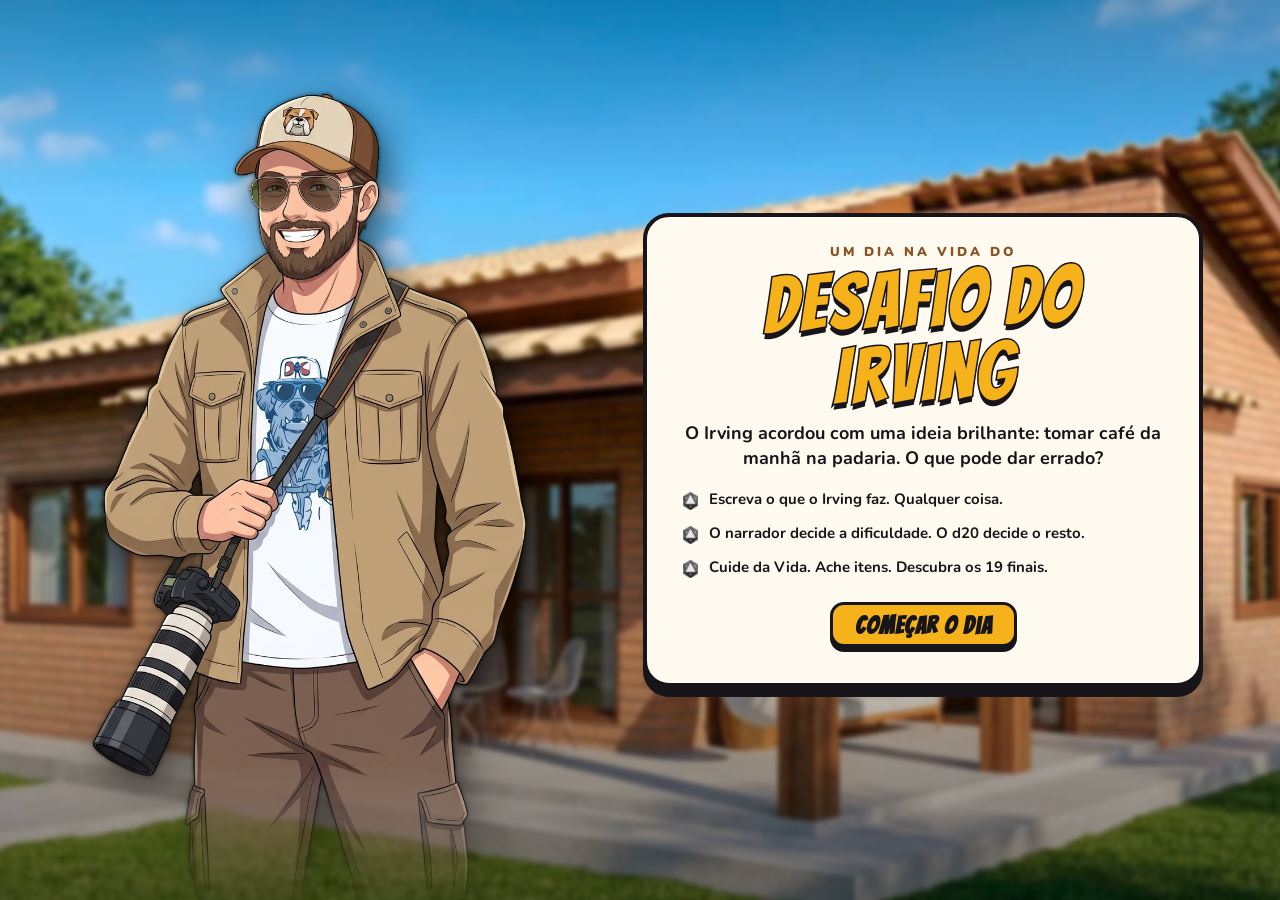
==== commit 3334afc4: "Chefes com duelo de pedra, papel e tesoura, dia de 6 a 8 cenas, adversidade em 50% das partidas, avi" ====
--- a/index.html
+++ b/index.html
@@ -62,7 +62,32 @@
     <div class="dado-selo" id="dado-selo"></div>
   </div>
 
-  <!-- Aviso de item encontrado -->
+  <!-- Duelo contra chefe (pedra, papel e tesoura) -->
+  <section class="duelo" id="duelo" hidden>
+    <img class="chefe-img" id="chefe-img" alt="">
+    <div class="duelo-painel">
+      <div class="duelo-titulo">DUELO!</div>
+      <div class="duelo-nome" id="duelo-nome"></div>
+      <div class="duelo-placar">Irving <b id="placar-ir">0</b> <span>x</span> <b id="placar-ch">0</b> <em id="placar-nome"></em></div>
+      <div class="duelo-jogada" id="duelo-jogada"></div>
+      <div class="baloes" id="baloes">
+        <button class="balao" type="button" data-j="pedra"><span>✊</span><small>Pedra</small></button>
+        <button class="balao" type="button" data-j="papel"><span>✋</span><small>Papel</small></button>
+        <button class="balao" type="button" data-j="tesoura"><span>✌️</span><small>Tesoura</small></button>
+      </div>
+      <div class="duelo-fim" id="duelo-fim" hidden>
+        <div class="dado-selo" id="duelo-selo"></div>
+        <p id="duelo-premio"></p>
+        <button class="botao" id="btn-duelo-ok" type="button">Continuar</button>
+      </div>
+    </div>
+  </section>
+
+  <!-- Avisos: adversidade e item encontrado -->
+  <div class="alerta" id="alerta" hidden>
+    <span class="alerta-icone">⚠️</span>
+    <div><small>Adversidade!</small><b id="alerta-texto"></b></div>
+  </div>
   <div class="achado" id="achado" hidden>
     <img id="achado-img" alt="">
     <div><small>O Irving encontrou</small><b id="achado-nome"></b></div>
--- a/css/desafio.css
+++ b/css/desafio.css
@@ -58,6 +58,9 @@
   height: 94dvh; max-width: 48vw;
   object-fit: contain; object-position: bottom left;
   filter: drop-shadow(0 0 2px rgba(0,0,0,.6)) drop-shadow(10px 14px 18px rgba(0,0,0,.55));
+  /* a imagem termina no meio da perna: some suavemente em vez de cortar reto */
+  -webkit-mask-image: linear-gradient(to bottom, #000 82%, transparent 99%);
+  mask-image: linear-gradient(to bottom, #000 82%, transparent 99%);
   transition: transform .35s ease, opacity .35s ease;
   pointer-events: none;
   z-index: 2;
@@ -93,7 +96,7 @@
 .hud-cena {
   font-family: var(--titulo); font-size: 22px; letter-spacing: 1px; color: var(--tinta);
   background: var(--papel); border: var(--borda); border-radius: 999px; padding: 3px 14px 0;
-  box-shadow: 0 4px 0 var(--tinta);
+  box-shadow: 0 4px 0 var(--tinta); white-space: nowrap;
 }
 .mochila { display: flex; gap: 8px; }
 .slot {
@@ -167,7 +170,7 @@
 .caixa {
   position: fixed; z-index: 4;
   left: 50%; transform: translateX(-50%);
-  bottom: max(14px, env(safe-area-inset-bottom));
+  bottom: calc(max(14px, env(safe-area-inset-bottom)) + var(--teclado, 0px));
   width: min(1100px, calc(100% - 32px));
   max-height: 46dvh; overflow-y: auto; overscroll-behavior: contain;
   background: var(--papel); border: 4px solid var(--tinta); border-radius: var(--raio);
@@ -316,7 +319,7 @@
    ===================================================================== */
 @media (max-aspect-ratio: 4/5), (max-width: 700px) {
   .fundo { background-position: 68% center; }
-  .irving { height: 52dvh; max-width: 70vw; left: -3vw; bottom: auto; top: 13dvh; }
+  .irving { height: 58dvh; max-width: 76vw; left: -3vw; bottom: auto; top: 11dvh; }
   .hud { padding: max(8px, env(safe-area-inset-top)) 10px 8px; gap: 8px; }
   .vida { padding: 3px 9px 3px 4px; gap: 6px; }
   .vida img { width: 26px; }
@@ -327,7 +330,7 @@
   .slot img { width: 34px; height: 34px; }
   .mochila { gap: 5px; }
   .placa { top: 64px; right: 10px; font-size: 20px; }
-  .caixa { width: calc(100% - 20px); bottom: max(10px, env(safe-area-inset-bottom)); max-height: 52dvh; padding: 22px 16px 14px; }
+  .caixa { width: calc(100% - 20px); bottom: calc(max(10px, env(safe-area-inset-bottom)) + var(--teclado, 0px)); max-height: 52dvh; padding: 22px 16px 14px; }
   .caixa-nome { top: -22px; margin-top: -22px; font-size: 18px; }
   .caixa-texto { font-size: 16.5px; }
   .acao textarea { font-size: 16px; min-height: 46px; }
@@ -341,6 +344,11 @@
   .achado img { width: 48px; height: 48px; }
 }
 
+/* teclado aberto no celular: caixa fica acima do teclado e cabe no espaço que sobra */
+body.com-teclado .caixa { max-height: calc(var(--visivel, 50dvh) - 70px); }
+body.com-teclado .placa,
+body.com-teclado .achado { display: none; }
+
 /* telas baixas (celular deitado) */
 @media (max-height: 520px) and (min-aspect-ratio: 1/1) {
   .irving { height: 96dvh; }
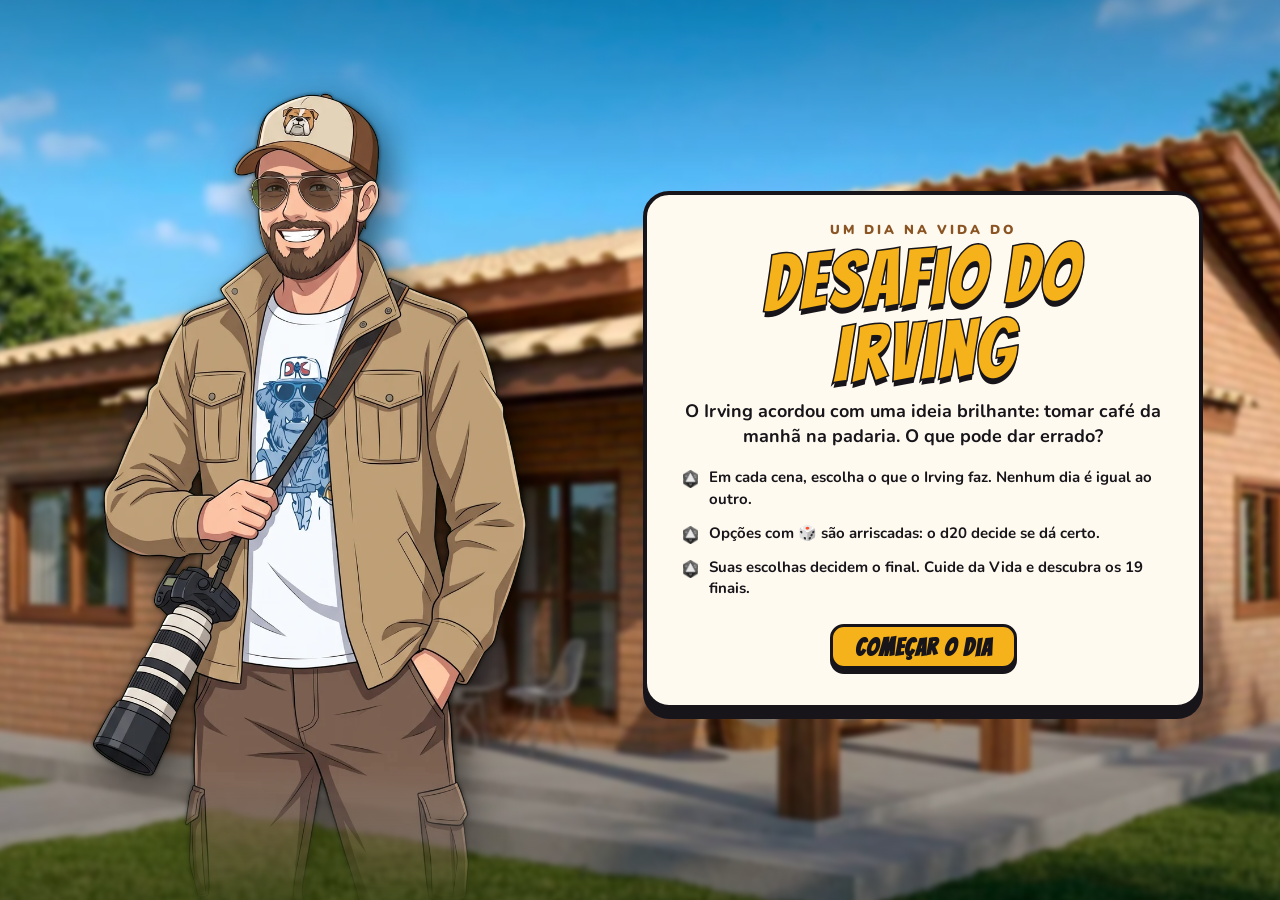
==== commit 57c56626: "Jogo sem IA: 6 opções por cena, finais pelas escolhas" ====
--- a/index.html
+++ b/index.html
@@ -43,9 +43,9 @@
       <h1 class="logo">Desafio do Irving</h1>
       <p class="inicio-texto">O Irving acordou com uma ideia brilhante: <b>tomar café da manhã na padaria</b>. O que pode dar errado?</p>
       <ul class="inicio-regras">
-        <li><b>Escreva</b> o que o Irving faz. Qualquer coisa.</li>
-        <li>O narrador decide a <b>dificuldade</b>. O <b>d20</b> decide o resto.</li>
-        <li>Cuide da <b>Vida</b>. Ache itens. Descubra os <b>19 finais</b>.</li>
+        <li>Em cada cena, <b>escolha</b> o que o Irving faz. Nenhum dia é igual ao outro.</li>
+        <li>Opções com <b>🎲</b> são arriscadas: o <b>d20</b> decide se dá certo.</li>
+        <li>Suas <b>escolhas</b> decidem o final. Cuide da <b>Vida</b> e descubra os <b>19 finais</b>.</li>
       </ul>
       <button class="botao" id="btn-comecar">Começar o dia</button>
       <div class="inicio-finais" id="inicio-finais"></div>
@@ -99,20 +99,10 @@
     <div class="caixa-texto" id="caixa-texto"></div>
     <div class="caixa-delta" id="caixa-delta"></div>
 
-    <form class="acao" id="form-acao" autocomplete="off">
-      <textarea id="campo-acao" rows="1" maxlength="220" placeholder="O que o Irving faz?" enterkeyhint="send"></textarea>
-      <button class="botao botao-agir" id="btn-agir" type="submit">Agir</button>
-    </form>
-
-    <div class="pensando" id="pensando" hidden><span></span><span></span><span></span> <em id="pensando-txt">o narrador está pensando</em></div>
+    <div class="opcoes" id="opcoes" hidden aria-label="O que o Irving faz?"></div>
 
     <div class="caixa-botoes" id="caixa-botoes" hidden>
       <button class="botao" id="btn-continuar" type="button">Continuar</button>
-    </div>
-
-    <div class="erro" id="erro" hidden>
-      <span id="erro-txt"></span>
-      <button class="botao botao-pequeno" id="btn-tentar" type="button">Tentar de novo</button>
     </div>
   </section>
 
@@ -123,6 +113,7 @@
       <div class="final-tipo" id="final-tipo"></div>
       <h2 class="final-nome" id="final-nome"></h2>
       <p class="final-texto" id="final-texto"></p>
+      <p class="final-motivos" id="final-motivos"></p>
       <div class="final-resumo" id="final-resumo"></div>
       <div class="galeria-titulo" id="galeria-titulo"></div>
       <div class="galeria" id="galeria"></div>
@@ -133,7 +124,16 @@
   </section>
 
   <script src="js/desafio-dados.js"></script>
-  <script src="js/desafio-ia.js"></script>
+  <!-- a história (o emaranhado de escolhas) -->
+  <script src="js/historia/lugares-01.js"></script>
+  <script src="js/historia/lugares-02-09.js"></script>
+  <script src="js/historia/lugares-10-17.js"></script>
+  <script src="js/historia/lugares-18-25.js"></script>
+  <script src="js/historia/lugares-26-33.js"></script>
+  <script src="js/historia/lugares-34-41.js"></script>
+  <script src="js/historia/lugares-42-50.js"></script>
+  <script src="js/historia/itens-adversidades.js"></script>
+  <script src="js/desafio-motor.js"></script>
   <script src="js/desafio.js"></script>
 </body>
 </html>
--- a/css/desafio.css
+++ b/css/desafio.css
@@ -133,7 +133,7 @@
 .botao:hover { background: #ffc53d; }
 .botao:active { transform: translateY(4px); box-shadow: 0 1px 0 var(--tinta); }
 .botao:disabled { background: #d9cfbd; cursor: default; transform: none; box-shadow: 0 5px 0 var(--tinta); }
-.botao:focus-visible, textarea:focus-visible, a:focus-visible { outline: 3px solid #4aa3ff; outline-offset: 3px; }
+.botao:focus-visible, a:focus-visible { outline: 3px solid #4aa3ff; outline-offset: 3px; }
 .botao-pequeno { font-size: 18px; padding: 5px 14px 3px; }
 
 /* ---------- início ---------- */
@@ -194,27 +194,45 @@
 .tag.mais { background: #c9f0d4; }
 .tag.menos { background: #ffd0d0; }
 
-.acao { display: flex; gap: 10px; margin-top: 14px; align-items: flex-end; }
-.acao textarea {
-  flex: 1; resize: none; min-height: 50px; max-height: 120px;
-  font: 700 18px/1.35 var(--texto); color: var(--tinta);
-  background: #fff; border: var(--borda); border-radius: 14px; padding: 11px 14px;
-}
-.acao textarea::placeholder { color: #9a92a0; }
-.botao-agir { align-self: stretch; }
-
-.pensando { margin-top: 14px; color: var(--crosta); font-weight: 800; }
-.pensando span {
-  display: inline-block; width: 10px; height: 10px; margin-right: 3px; border-radius: 50%;
-  background: var(--mostarda); border: 2px solid var(--tinta); animation: pula 1s infinite;
-}
-.pensando span:nth-child(2) { animation-delay: .15s; }
-.pensando span:nth-child(3) { animation-delay: .3s; }
-@keyframes pula { 0%,100%{transform:translateY(0)} 40%{transform:translateY(-7px)} }
-.pensando em { font-style: normal; margin-left: 6px; }
+/* ---------- as 6 opções ---------- */
+.opcoes { display: grid; grid-template-columns: 1fr 1fr; gap: 10px; margin-top: 14px; }
+.opcao {
+  display: flex; align-items: center; gap: 9px; text-align: left;
+  font-weight: 800; font-size: 16px; line-height: 1.25; color: var(--tinta);
+  background: #fff; border: var(--borda); border-radius: 14px; padding: 9px 12px 9px 9px;
+  box-shadow: 0 4px 0 var(--tinta); transition: transform .08s, box-shadow .08s, background .15s;
+  animation: opcaoEntra .35s cubic-bezier(.2,1.4,.4,1) both;
+}
+.opcao:nth-child(2) { animation-delay: .04s; } .opcao:nth-child(3) { animation-delay: .08s; }
+.opcao:nth-child(4) { animation-delay: .12s; } .opcao:nth-child(5) { animation-delay: .16s; }
+.opcao:nth-child(6) { animation-delay: .2s; }
+@keyframes opcaoEntra { from { transform: translateY(10px); opacity: 0; } }
+.opcao:hover { background: #fff1c9; }
+.opcao:active { transform: translateY(3px); box-shadow: 0 1px 0 var(--tinta); }
+.opcao:focus-visible { outline: 3px solid #4aa3ff; outline-offset: 3px; }
+.opcao-num {
+  flex: none; display: grid; place-items: center; width: 26px; height: 26px; border-radius: 50%;
+  font-family: var(--titulo); font-size: 16px; background: var(--mostarda); border: 2px solid var(--tinta);
+}
+.opcao-txt { flex: 1; }
+.opcao-ico { flex: none; width: 28px; height: 28px; object-fit: contain; }
+.opcao-risco {
+  flex: none; font-size: 13px; font-weight: 900; white-space: nowrap;
+  background: #ffe39a; border: 2px solid var(--tinta); border-radius: 999px; padding: 1px 7px;
+}
+.opcao-adv { background: #ffe9e9; }
+.opcao-adv:hover { background: #ffd6d6; }
+.opcao-adv .opcao-num { background: #ff8b8b; }
+.opcao-item { background: #eef7ff; }
+.opcao-item:hover { background: #dcefff; }
+.caixa-texto .parte { display: block; }
+.caixa-texto .parte + .parte { margin-top: 8px; }
+.caixa-texto .anterior { color: var(--cinza); font-size: .92em; }
+.tag.neutra { background: #eee3cf; }
+.final-motivos { font-size: 14px; line-height: 1.4; margin: -4px 0 10px; color: var(--crosta); }
+.final-motivos:empty { display: none; }
 
 .caixa-botoes { display: flex; justify-content: flex-end; margin-top: 14px; }
-.erro { margin-top: 14px; display: flex; gap: 12px; align-items: center; flex-wrap: wrap; color: var(--vermelho); }
 
 /* ---------- dado ---------- */
 .dado-palco {
@@ -257,6 +275,58 @@
 .dado-selo.ruim { background: #ff8b8b; animation: carimbo .4s cubic-bezier(.2,1.8,.4,1); }
 @keyframes carimbo { from { transform: scale(2.2) rotate(-12deg); opacity: 0; } }
 
+/* ---------- duelo contra chefe ---------- */
+.duelo {
+  position: fixed; inset: 0; z-index: 7;
+  background: radial-gradient(circle at 65% 45%, rgba(120,20,20,.35), rgba(0,0,0,.75));
+  animation: dueloEntra .5s ease;
+}
+@keyframes dueloEntra { from { opacity: 0; } }
+.chefe-img {
+  position: absolute; right: 1vw; top: 8dvh;
+  width: min(62vw, 900px); max-height: 62dvh; object-fit: contain; object-position: top right;
+  filter: drop-shadow(0 0 3px rgba(0,0,0,.7)) drop-shadow(-10px 14px 18px rgba(0,0,0,.6));
+  -webkit-mask-image: linear-gradient(to bottom, #000 80%, transparent 100%);
+  mask-image: linear-gradient(to bottom, #000 80%, transparent 100%);
+  animation: chefeEntra .7s cubic-bezier(.2,1.5,.4,1);
+}
+@keyframes chefeEntra { from { transform: translateX(40%) scale(.8); opacity: 0; } }
+.duelo-painel {
+  position: absolute; left: 50%; bottom: max(16px, env(safe-area-inset-bottom)); transform: translateX(-50%);
+  width: min(640px, calc(100% - 24px));
+  background: var(--papel); border: 4px solid var(--tinta); border-radius: 22px; box-shadow: 0 8px 0 var(--tinta);
+  padding: 14px 18px 18px; text-align: center;
+}
+.duelo-titulo {
+  font-family: var(--titulo); font-size: 40px; line-height: 1; letter-spacing: 2px; color: var(--vermelho);
+  -webkit-text-stroke: 2px var(--tinta); paint-order: stroke fill; text-shadow: 0 4px 0 var(--tinta); transform: rotate(-2deg);
+}
+.duelo-nome { font-family: var(--titulo); font-size: 26px; letter-spacing: 1px; margin-top: 2px; }
+.duelo-placar { font-weight: 900; font-size: 18px; margin: 6px 0; }
+.duelo-placar b { display: inline-block; min-width: 1.6em; font-family: var(--titulo); font-size: 30px; background: var(--mostarda); border: var(--borda); border-radius: 10px; padding: 0 6px; }
+.duelo-placar span { margin: 0 6px; }
+.duelo-placar em { font-style: normal; }
+.duelo-jogada { min-height: 2.8em; font-size: 17px; line-height: 1.4; }
+.duelo-jogada .lance { font-size: 20px; font-weight: 900; }
+.baloes { display: flex; justify-content: center; gap: 16px; margin-top: 10px; }
+.balao {
+  position: relative; width: 104px; height: 88px;
+  display: flex; flex-direction: column; align-items: center; justify-content: center; gap: 0;
+  background: #fff; border: var(--borda); border-radius: 50% / 46%; box-shadow: 0 5px 0 var(--tinta);
+  transition: transform .1s, background .15s;
+}
+.balao::after {
+  content: ""; position: absolute; bottom: -14px; left: 26%;
+  border: 9px solid transparent; border-top: 14px solid var(--tinta);
+}
+.balao span { font-size: 38px; line-height: 1.1; }
+.balao small { font-weight: 900; font-size: 13px; }
+.balao:hover { background: #fff3c4; transform: translateY(-3px) rotate(-2deg); }
+.balao:active { transform: translateY(3px); }
+.balao.escolhido { background: var(--mostarda); transform: scale(1.08); }
+.duelo-fim p { font-size: 17px; margin: 10px 0 12px; }
+.duelo-fim .dado-selo { display: inline-block; font-size: 42px; }
+
 /* ---------- item encontrado ---------- */
 .achado {
   position: fixed; z-index: 8; left: 50%; top: 84px; transform: translateX(-50%);
@@ -274,6 +344,33 @@
   20%, 85% { transform: translate(-50%, 0) scale(1); opacity: 1; }
   100% { transform: translate(-50%, -20px); opacity: 0; }
 }
+
+/* ---------- aviso de adversidade ---------- */
+.alerta {
+  position: fixed; z-index: 8; left: 50%; top: 84px; transform: translateX(-50%);
+  width: min(560px, calc(100vw - 32px));
+  display: flex; align-items: center; gap: 12px;
+  background: #ffe1d6; border: var(--borda); border-color: #c0392b; border-radius: 16px; box-shadow: var(--sombra);
+  padding: 10px 18px 10px 12px;
+  animation: alerta 4.6s ease forwards;
+}
+.alerta-icone { font-size: 44px; line-height: 1; animation: sacode .5s ease 3; }
+.alerta small { display: block; font-family: var(--titulo); font-size: 22px; color: #c0392b; letter-spacing: 1px; text-transform: uppercase; }
+.alerta b { font-size: 18px; font-weight: 800; line-height: 1.25; }
+@keyframes alerta {
+  0% { transform: translate(-50%, -30px) scale(.6); opacity: 0; }
+  8% { transform: translate(-50%, 0) scale(1.08); opacity: 1; }
+  14%, 88% { transform: translate(-50%, 0) scale(1); opacity: 1; }
+  100% { transform: translate(-50%, -20px); opacity: 0; }
+}
+@keyframes sacode { 0%,100% { transform: rotate(0); } 25% { transform: rotate(-15deg); } 75% { transform: rotate(15deg); } }
+@media (max-width: 700px) {
+  .alerta { top: 64px; }
+  .alerta-icone { font-size: 34px; }
+  .alerta small { font-size: 18px; }
+  .alerta b { font-size: 15px; }
+}
+body.com-teclado .alerta { display: none; }
 
 /* ---------- final ---------- */
 .final {
@@ -330,16 +427,25 @@
   .slot img { width: 34px; height: 34px; }
   .mochila { gap: 5px; }
   .placa { top: 64px; right: 10px; font-size: 20px; }
-  .caixa { width: calc(100% - 20px); bottom: calc(max(10px, env(safe-area-inset-bottom)) + var(--teclado, 0px)); max-height: 52dvh; padding: 22px 16px 14px; }
+  .caixa { width: calc(100% - 20px); bottom: calc(max(10px, env(safe-area-inset-bottom)) + var(--teclado, 0px)); max-height: 62dvh; padding: 22px 16px 14px; }
   .caixa-nome { top: -22px; margin-top: -22px; font-size: 18px; }
   .caixa-texto { font-size: 16.5px; }
-  .acao textarea { font-size: 16px; min-height: 46px; }
+  .opcoes { grid-template-columns: 1fr; gap: 7px; margin-top: 10px; }
+  .opcao { font-size: 14.5px; padding: 7px 10px 7px 7px; box-shadow: 0 3px 0 var(--tinta); border-radius: 12px; }
+  .opcao-num { width: 22px; height: 22px; font-size: 14px; }
+  .opcao-ico { width: 24px; height: 24px; }
   .botao { font-size: 21px; padding: 7px 16px 5px; }
   .inicio, .final { place-items: end center; padding: 16px 10px; }
   .inicio-caixa { padding: 20px 18px 16px; }
   .inicio-texto { font-size: 16px; }
   .final-cartao { padding: 18px 16px; max-height: 66dvh; }
   .achado { top: 64px; }
+  .duelo { background: radial-gradient(circle at 60% 30%, rgba(120,20,20,.45), rgba(0,0,0,.85)); }
+  .chefe-img { width: 100vw; max-height: 46dvh; right: 0; top: 8dvh; object-position: top center; }
+  .duelo-titulo { font-size: 32px; }
+  .balao { width: 92px; height: 80px; }
+  .balao span { font-size: 32px; }
+  .baloes { gap: 10px; }
   .achado b { font-size: 22px; }
   .achado img { width: 48px; height: 48px; }
 }
